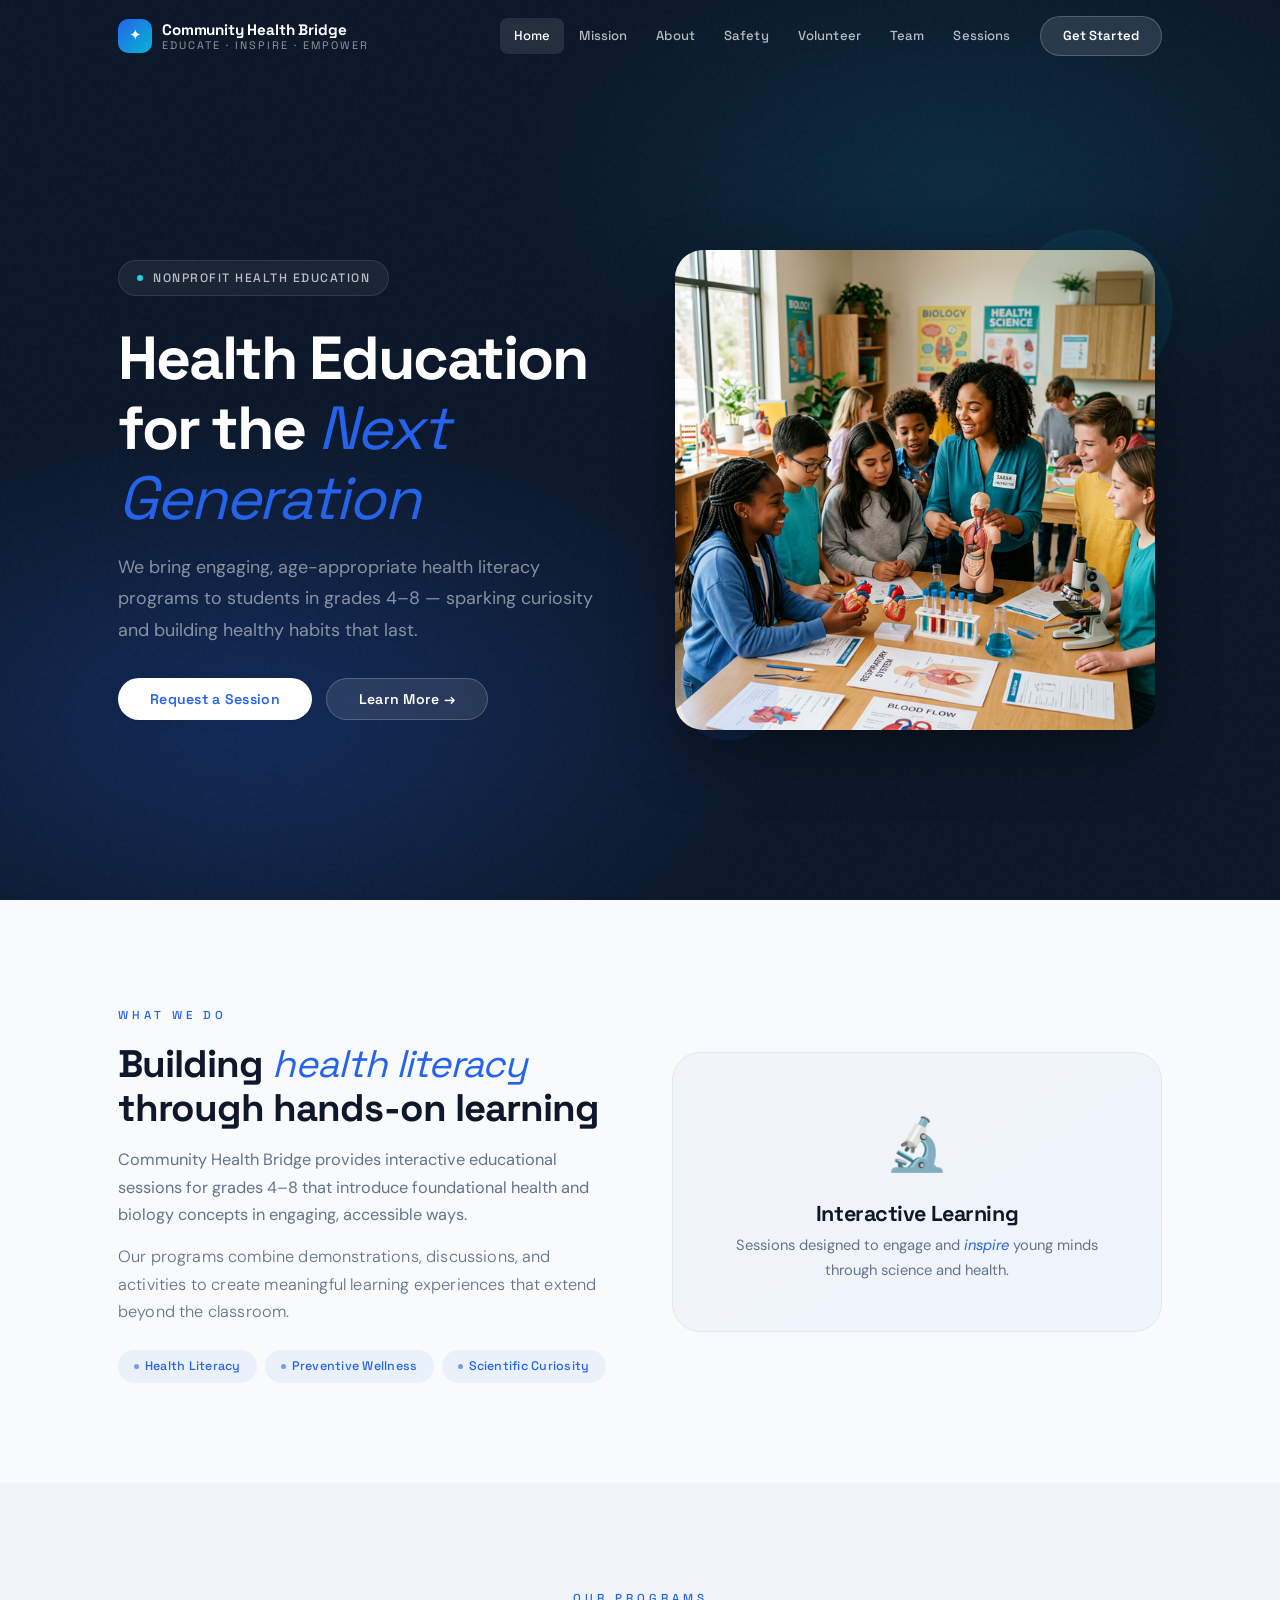
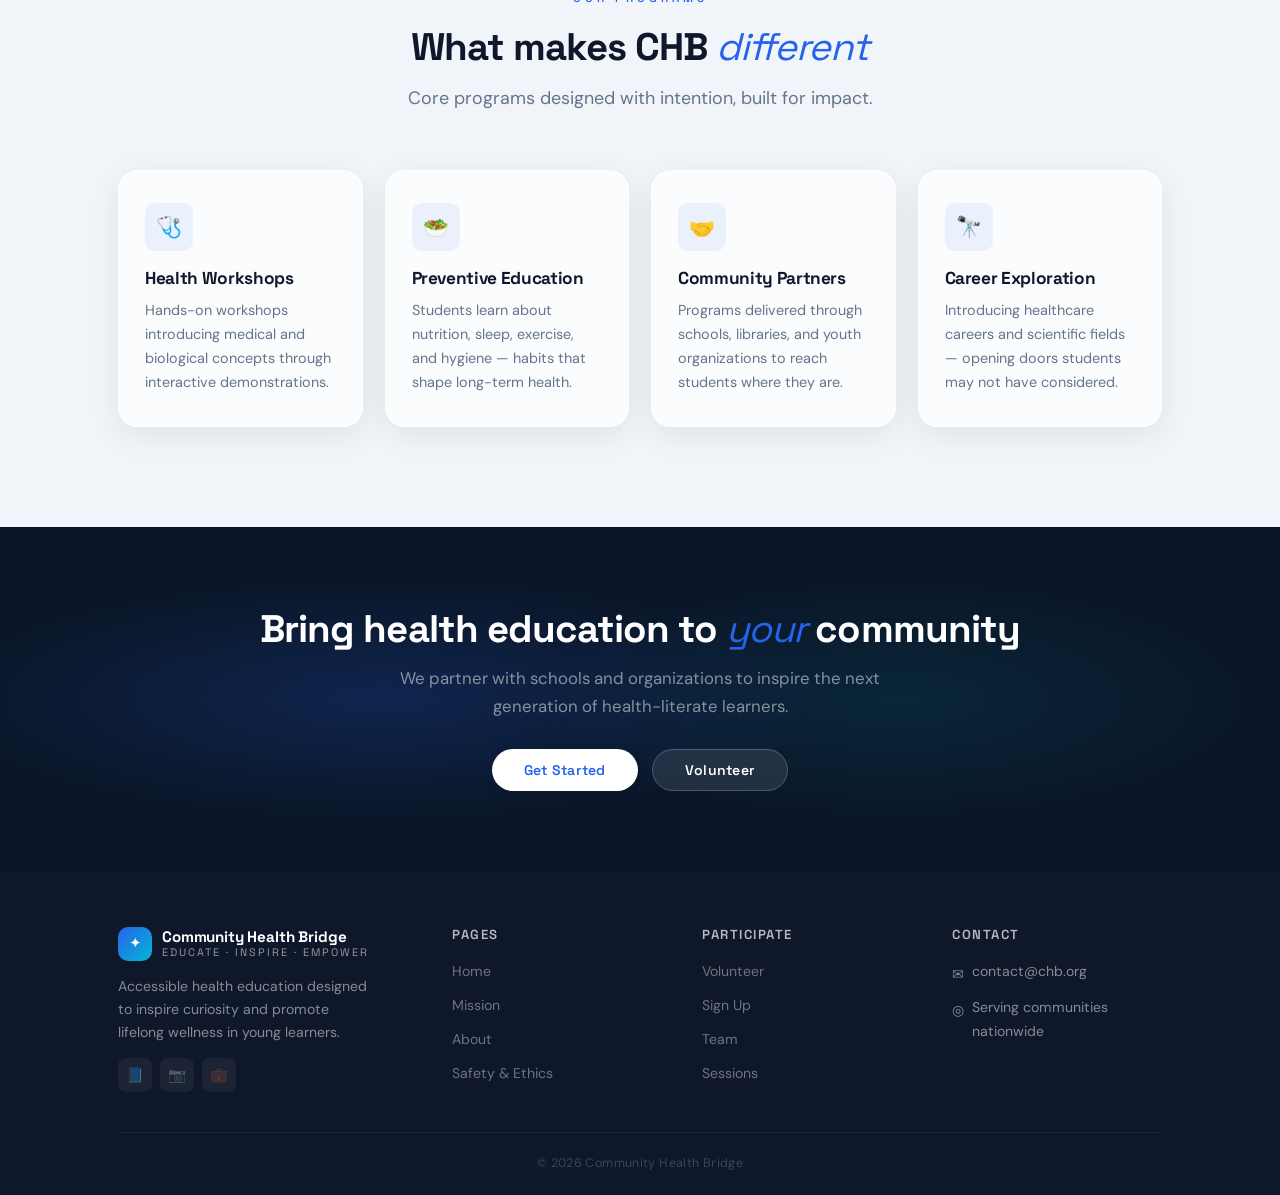
==== index.html @ 73f52c1c "Commit 1- BETA" ====
<!DOCTYPE html>
<html lang="en">
<head>
  <meta charset="UTF-8">
  <meta name="viewport" content="width=device-width, initial-scale=1.0">
  <meta name="description" content="Community Health Bridge provides accessible health education programs for students in grades 4–8, empowering young minds with knowledge for lifelong well-being.">
  <title>Community Health Bridge — Health Education for Young Learners</title>
  <link rel="preconnect" href="https://fonts.googleapis.com">
  <link rel="preconnect" href="https://fonts.gstatic.com" crossorigin>
  <link href="https://fonts.googleapis.com/css2?family=DM+Sans:ital,wght@0,400;0,500;0,600;1,400;1,500&family=Space+Grotesk:wght@400;500;600;700&display=swap" rel="stylesheet">
  <link rel="stylesheet" href="styles.css">
</head>
<body>
  <div id="navbar-placeholder"></div>

  <!-- ======== HERO ======== -->
  <section class="page-hero hero--home">
    <div class="container">
      <div class="hero-content">
        <div class="hero-eyebrow">
          <span class="dot"></span> nonprofit health education
        </div>
        <h1>Health Education for the <em>Next Generation</em></h1>
        <p class="subtitle">
          We bring engaging, age-appropriate health literacy programs to students in grades 4–8 — sparking curiosity and building healthy habits that last.
        </p>
        <div class="btn-group">
          <a href="signup.html" class="btn btn--white">Request a Session</a>
          <a href="about.html" class="btn btn--glass">Learn More →</a>
        </div>
      </div>
      <div class="hero-visual reveal">
        <img src="images/hero.png" alt="Students engaged in a health education workshop" width="480" height="320">
      </div>
    </div>
  </section>

  <!-- ======== OVERVIEW ======== -->
  <section class="section">
    <div class="container">
      <div class="split split--center">
        <div class="overview-text reveal-left">
          <span class="label">What We Do</span>
          <h2>Building <em>health literacy</em> through hands-on learning</h2>
          <p>Community Health Bridge provides interactive educational sessions for grades 4–8 that introduce foundational health and biology concepts in engaging, accessible ways.</p>
          <p class="light">Our programs combine demonstrations, discussions, and activities to create meaningful learning experiences that extend beyond the classroom.</p>
          <div class="tag-row">
            <span class="tag">Health Literacy</span>
            <span class="tag">Preventive Wellness</span>
            <span class="tag">Scientific Curiosity</span>
          </div>
        </div>
        <div class="overview-graphic reveal-right">
          <div class="icon-lg">🔬</div>
          <h3>Interactive Learning</h3>
          <p>Sessions designed to engage and <em>inspire</em> young minds through science and health.</p>
        </div>
      </div>
    </div>
  </section>

  <!-- ======== HIGHLIGHTS ======== -->
  <section class="section section--tinted">
    <div class="container">
      <div class="section-header">
        <span class="label">Our Programs</span>
        <h2>What makes CHB <em>different</em></h2>
        <p class="subtitle subtitle--center">Core programs designed with intention, built for impact.</p>
      </div>
      <div class="card-grid card-grid--4">
        <div class="feature-card glass-card reveal delay-1">
          <div class="card-icon"><span>🩺</span></div>
          <h3>Health Workshops</h3>
          <p>Hands-on workshops introducing medical and biological concepts through interactive demonstrations.</p>
        </div>
        <div class="feature-card glass-card reveal delay-2">
          <div class="card-icon"><span>🥗</span></div>
          <h3>Preventive Education</h3>
          <p>Students learn about nutrition, sleep, exercise, and hygiene — habits that shape long-term health.</p>
        </div>
        <div class="feature-card glass-card reveal delay-3">
          <div class="card-icon"><span>🤝</span></div>
          <h3>Community Partners</h3>
          <p>Programs delivered through schools, libraries, and youth organizations to reach students where they are.</p>
        </div>
        <div class="feature-card glass-card reveal delay-4">
          <div class="card-icon"><span>🔭</span></div>
          <h3>Career Exploration</h3>
          <p>Introducing healthcare careers and scientific fields — opening doors students may not have considered.</p>
        </div>
      </div>
    </div>
  </section>

  <!-- ======== CTA ======== -->
  <section class="cta-banner">
    <div class="container reveal">
      <h2>Bring health education to <em>your</em> community</h2>
      <p>We partner with schools and organizations to inspire the next generation of health-literate learners.</p>
      <div class="btn-group">
        <a href="signup.html" class="btn btn--white">Get Started</a>
        <a href="volunteer.html" class="btn btn--glass">Volunteer</a>
      </div>
    </div>
  </section>

  <div id="footer-placeholder"></div>
  <script src="components.js"></script>
  <script>loadComponents('home');</script>
  <script src="script.js"></script>
</body>
</html>
---- styles.css ----
/* ============================================
   Community Health Bridge — Liquid Glass Design
   Clean · Minimal · Glassmorphism
   ============================================ */

/* ---------- CSS Custom Properties ---------- */
:root {
  /* Colors — Clean Blue, no purple */
  --blue: #2563EB;
  --blue-light: #3b82f6;
  --blue-deep: #1e40af;
  --blue-bg: #0f1d3a;
  --blue-darkest: #0a1628;
  --teal: #06b6d4;
  --teal-muted: #22d3ee;
  --green: #34d399;

  --white: #ffffff;
  --off-white: #f8fafc;
  --gray-50: #f1f5f9;
  --gray-100: #e2e8f0;
  --gray-200: #cbd5e1;
  --gray-400: #94a3b8;
  --gray-500: #64748b;
  --gray-600: #475569;
  --gray-700: #334155;
  --gray-800: #1e293b;
  --gray-900: #0f172a;

  /* Glass */
  --glass-bg: rgba(255, 255, 255, 0.06);
  --glass-border: rgba(255, 255, 255, 0.1);
  --glass-blur: blur(20px);
  --glass-bg-light: rgba(255, 255, 255, 0.65);
  --glass-border-light: rgba(255, 255, 255, 0.8);
  --glass-blur-light: blur(16px);
  --glass-shadow: 0 8px 32px rgba(0, 0, 0, 0.08);
  --glass-shadow-hover: 0 16px 48px rgba(0, 0, 0, 0.12);

  /* Typography */
  --font-display: 'Space Grotesk', sans-serif;
  --font-body: 'DM Sans', sans-serif;

  /* Spacing */
  --section-py: 100px;
  --container-max: 1100px;

  /* Radius */
  --r-sm: 10px;
  --r-md: 14px;
  --r-lg: 20px;
  --r-xl: 28px;
  --r-pill: 100px;

  /* Transitions */
  --ease: cubic-bezier(0.4, 0, 0.2, 1);
  --t-fast: 0.18s var(--ease);
  --t-base: 0.3s var(--ease);
  --t-slow: 0.5s var(--ease);
}

/* ---------- Reset ---------- */
*, *::before, *::after { margin: 0; padding: 0; box-sizing: border-box; }

html {
  scroll-behavior: smooth;
  scroll-padding-top: 80px;
}

body {
  font-family: var(--font-body);
  font-size: 16px;
  line-height: 1.7;
  color: var(--gray-700);
  background: var(--off-white);
  -webkit-font-smoothing: antialiased;
  -moz-osx-font-smoothing: grayscale;
  overflow-x: hidden;
}

img { max-width: 100%; height: auto; display: block; }
a { text-decoration: none; color: inherit; transition: color var(--t-fast); }
ul, ol { list-style: none; }
button { font-family: var(--font-body); cursor: pointer; border: none; }
input, select, textarea { font-family: var(--font-body); font-size: 1rem; }

/* ---------- Layout ---------- */
.container {
  max-width: var(--container-max);
  margin: 0 auto;
  padding: 0 28px;
}

.sr-only {
  position: absolute; width: 1px; height: 1px;
  padding: 0; margin: -1px; overflow: hidden;
  clip: rect(0,0,0,0); white-space: nowrap; border: 0;
}


/* ---------- Typography System ---------- */
h1, h2, h3, h4, h5, h6 {
  font-family: var(--font-display);
  font-weight: 700;
  line-height: 1.15;
  color: var(--gray-900);
  letter-spacing: -0.02em;
}

h1 { font-size: clamp(2.6rem, 5.5vw, 3.8rem); letter-spacing: -0.035em; }
h2 { font-size: clamp(1.7rem, 3.5vw, 2.4rem); letter-spacing: -0.025em; }
h3 { font-size: clamp(1.1rem, 2vw, 1.35rem); }

/* Emphasis system — not just bold */
.label {
  display: inline-block;
  font-family: var(--font-display);
  font-size: 0.72rem;
  font-weight: 500;
  letter-spacing: 4px;
  text-transform: uppercase;
  color: var(--blue);
  margin-bottom: 16px;
}

.label--light {
  color: var(--teal-muted);
  opacity: 0.8;
}

.subtitle {
  font-size: 1.12rem;
  font-weight: 400;
  color: var(--gray-500);
  max-width: 540px;
  line-height: 1.75;
}

.subtitle--center {
  text-align: center;
  margin: 0 auto;
}

/* Italic emphasis */
em, .em {
  font-style: italic;
  font-weight: 400;
  color: var(--blue);
}

/* Light-weight emphasis */
.light {
  font-weight: 300;
  letter-spacing: 0.01em;
}

/* Mono/technical emphasis */
.mono {
  font-family: 'Space Mono', 'DM Mono', monospace;
  font-size: 0.9em;
  letter-spacing: 0.03em;
}

/* Large quote text */
.lead {
  font-family: var(--font-display);
  font-size: 1.35rem;
  font-weight: 400;
  line-height: 1.65;
  color: var(--gray-800);
  letter-spacing: -0.01em;
}

.section-header {
  text-align: center;
  margin-bottom: 56px;
}

.section-header h2 { margin-bottom: 14px; }


/* ---------- Buttons ---------- */
.btn {
  display: inline-flex;
  align-items: center;
  justify-content: center;
  gap: 8px;
  padding: 13px 32px;
  font-family: var(--font-display);
  font-size: 0.88rem;
  font-weight: 600;
  border-radius: var(--r-pill);
  transition: all var(--t-base);
  letter-spacing: 0.02em;
  cursor: pointer;
  line-height: 1;
}

.btn--solid {
  background: var(--blue);
  color: var(--white);
  box-shadow: 0 2px 12px rgba(37, 99, 235, 0.25);
}

.btn--solid:hover {
  background: var(--blue-light);
  transform: translateY(-2px);
  box-shadow: 0 8px 24px rgba(37, 99, 235, 0.3);
}

.btn--glass {
  background: rgba(255, 255, 255, 0.1);
  color: var(--white);
  border: 1px solid rgba(255, 255, 255, 0.2);
  backdrop-filter: blur(8px);
}

.btn--glass:hover {
  background: rgba(255, 255, 255, 0.18);
  border-color: rgba(255, 255, 255, 0.35);
  transform: translateY(-2px);
}

.btn--outline {
  background: transparent;
  color: var(--blue);
  border: 1.5px solid var(--gray-200);
}

.btn--outline:hover {
  border-color: var(--blue);
  background: rgba(37, 99, 235, 0.04);
  transform: translateY(-1px);
}

.btn--white {
  background: var(--white);
  color: var(--blue);
  box-shadow: 0 2px 12px rgba(0, 0, 0, 0.08);
}

.btn--white:hover {
  transform: translateY(-2px);
  box-shadow: 0 8px 24px rgba(0, 0, 0, 0.12);
}

.btn-group {
  display: flex;
  gap: 14px;
  flex-wrap: wrap;
}


/* ---------- Glass Card ---------- */
.glass-card {
  background: var(--glass-bg-light);
  backdrop-filter: var(--glass-blur-light);
  -webkit-backdrop-filter: var(--glass-blur-light);
  border: 1px solid var(--glass-border-light);
  border-radius: var(--r-lg);
  box-shadow: var(--glass-shadow);
  transition: all var(--t-base);
}

.glass-card:hover {
  box-shadow: var(--glass-shadow-hover);
  transform: translateY(-4px);
  border-color: rgba(37, 99, 235, 0.15);
}

/* Dark glass */
.glass-dark {
  background: var(--glass-bg);
  backdrop-filter: var(--glass-blur);
  -webkit-backdrop-filter: var(--glass-blur);
  border: 1px solid var(--glass-border);
  border-radius: var(--r-lg);
}


/* ---------- Scroll Animations ---------- */
.reveal {
  opacity: 0;
  transform: translateY(28px);
  transition: opacity 0.65s var(--ease), transform 0.65s var(--ease);
}
.reveal.visible {
  opacity: 1;
  transform: translateY(0);
}
.reveal-left {
  opacity: 0;
  transform: translateX(-32px);
  transition: opacity 0.65s var(--ease), transform 0.65s var(--ease);
}
.reveal-left.visible { opacity: 1; transform: translateX(0); }
.reveal-right {
  opacity: 0;
  transform: translateX(32px);
  transition: opacity 0.65s var(--ease), transform 0.65s var(--ease);
}
.reveal-right.visible { opacity: 1; transform: translateX(0); }

.delay-1 { transition-delay: 0.08s; }
.delay-2 { transition-delay: 0.16s; }
.delay-3 { transition-delay: 0.24s; }
.delay-4 { transition-delay: 0.32s; }


/* ============================================
   NAVBAR
   ============================================ */
#navbar-placeholder { min-height: 0; }

.navbar {
  position: fixed;
  top: 0; left: 0; right: 0;
  z-index: 1000;
  padding: 16px 0;
  transition: all var(--t-base);
}

.navbar.scrolled {
  background: rgba(255, 255, 255, 0.82);
  backdrop-filter: blur(18px);
  -webkit-backdrop-filter: blur(18px);
  border-bottom: 1px solid rgba(255, 255, 255, 0.6);
  box-shadow: 0 1px 20px rgba(0, 0, 0, 0.04);
  padding: 10px 0;
}

.navbar .container {
  display: flex;
  align-items: center;
  justify-content: space-between;
}

/* Logo */
.nav-logo {
  display: flex;
  align-items: center;
  gap: 10px;
  text-decoration: none;
}

.nav-logo:hover { opacity: 0.9; }

.logo-mark {
  width: 34px;
  height: 34px;
  border-radius: 10px;
  background: linear-gradient(135deg, var(--blue), var(--teal));
  display: flex;
  align-items: center;
  justify-content: center;
  font-size: 0.95rem;
  color: var(--white);
  flex-shrink: 0;
}

.logo-text {
  font-family: var(--font-display);
  font-weight: 700;
  font-size: 0.95rem;
  line-height: 1.2;
  color: var(--white);
  letter-spacing: -0.01em;
  transition: color var(--t-base);
}

.logo-text span {
  display: block;
  font-weight: 400;
  font-size: 0.68rem;
  letter-spacing: 2px;
  text-transform: uppercase;
  opacity: 0.55;
}

.navbar.scrolled .logo-text { color: var(--gray-900); }

/* Nav links */
.nav-menu {
  display: flex;
  align-items: center;
  gap: 1px;
}

.nav-link {
  padding: 7px 14px;
  font-family: var(--font-display);
  font-size: 0.82rem;
  font-weight: 500;
  color: rgba(255, 255, 255, 0.7);
  border-radius: 8px;
  transition: all var(--t-fast);
  letter-spacing: 0.01em;
}

.navbar.scrolled .nav-link { color: var(--gray-500); }

.nav-link:hover, .nav-link.active {
  color: var(--white);
  background: rgba(255, 255, 255, 0.1);
}

.navbar.scrolled .nav-link:hover,
.navbar.scrolled .nav-link.active {
  color: var(--blue);
  background: rgba(37, 99, 235, 0.06);
}

.nav-cta {
  margin-left: 14px;
  padding: 8px 22px;
  font-family: var(--font-display);
  font-size: 0.82rem;
  font-weight: 600;
  color: var(--white);
  background: rgba(255, 255, 255, 0.12);
  border: 1px solid rgba(255, 255, 255, 0.2);
  border-radius: var(--r-pill);
  backdrop-filter: blur(8px);
  transition: all var(--t-base);
  cursor: pointer;
  letter-spacing: 0.01em;
}

.navbar.scrolled .nav-cta {
  background: var(--blue);
  color: var(--white);
  border-color: transparent;
  box-shadow: 0 2px 10px rgba(37, 99, 235, 0.2);
}

.nav-cta:hover {
  background: rgba(255, 255, 255, 0.22);
  border-color: rgba(255, 255, 255, 0.4);
}

.navbar.scrolled .nav-cta:hover {
  background: var(--blue-light);
  box-shadow: 0 4px 16px rgba(37, 99, 235, 0.3);
}

/* Hamburger */
.nav-hamburger {
  display: none;
  flex-direction: column;
  gap: 5px;
  background: none;
  padding: 4px;
}

.nav-hamburger span {
  width: 22px;
  height: 2px;
  background: var(--white);
  border-radius: 2px;
  transition: all var(--t-base);
}

.navbar.scrolled .nav-hamburger span { background: var(--gray-700); }

.nav-hamburger.open span:nth-child(1) { transform: rotate(45deg) translate(5px, 5px); }
.nav-hamburger.open span:nth-child(2) { opacity: 0; }
.nav-hamburger.open span:nth-child(3) { transform: rotate(-45deg) translate(5px, -5px); }

.nav-overlay {
  display: none;
  position: fixed; inset: 0;
  background: rgba(0, 0, 0, 0.3);
  backdrop-filter: blur(4px);
  z-index: 999;
}
.nav-overlay.show { display: block; }


/* ============================================
   PAGE HERO
   ============================================ */
.page-hero {
  position: relative;
  padding: 160px 0 88px;
  background: var(--blue-darkest);
  overflow: hidden;
  color: var(--white);
}

/* Liquid glass background */
.page-hero::before {
  content: '';
  position: absolute;
  inset: 0;
  background:
    radial-gradient(ellipse 60% 50% at 20% 80%, rgba(37, 99, 235, 0.25) 0%, transparent 70%),
    radial-gradient(ellipse 50% 40% at 75% 20%, rgba(6, 182, 212, 0.12) 0%, transparent 70%);
}

/* Subtle noise texture */
.page-hero::after {
  content: '';
  position: absolute;
  inset: 0;
  opacity: 0.03;
  background-image: url("data:image/svg+xml,%3Csvg viewBox='0 0 256 256' xmlns='http://www.w3.org/2000/svg'%3E%3Cfilter id='n'%3E%3CfeTurbulence type='fractalNoise' baseFrequency='0.85' numOctaves='4' stitchTiles='stitch'/%3E%3C/filter%3E%3Crect width='100%25' height='100%25' filter='url(%23n)'/%3E%3C/svg%3E");
}

.page-hero .container {
  position: relative;
  z-index: 2;
}

.page-hero h1 {
  color: var(--white);
  margin-bottom: 18px;
  max-width: 640px;
}

.page-hero .subtitle {
  color: rgba(255, 255, 255, 0.55);
  margin-bottom: 0;
}

/* Home hero — full viewport */
.hero--home {
  min-height: 100vh;
  display: flex;
  align-items: center;
  padding: 0;
}

.hero--home .container {
  display: grid;
  grid-template-columns: 1fr 1fr;
  gap: 56px;
  align-items: center;
  padding-top: 80px;
}

.hero-content { max-width: 520px; }

.hero-eyebrow {
  display: inline-flex;
  align-items: center;
  gap: 10px;
  padding: 7px 18px;
  border-radius: var(--r-pill);
  font-family: var(--font-display);
  font-size: 0.76rem;
  font-weight: 500;
  letter-spacing: 1.5px;
  text-transform: uppercase;
  color: rgba(255, 255, 255, 0.7);
  margin-bottom: 28px;
  background: rgba(255, 255, 255, 0.06);
  border: 1px solid rgba(255, 255, 255, 0.1);
  backdrop-filter: blur(8px);
}

.hero-eyebrow .dot {
  width: 6px; height: 6px;
  background: var(--teal-muted);
  border-radius: 50%;
  animation: dot-pulse 2.5s ease infinite;
}

@keyframes dot-pulse {
  0%, 100% { opacity: 1; }
  50% { opacity: 0.3; }
}

.hero-content h1 { max-width: none; }

.hero-content .subtitle {
  color: rgba(255, 255, 255, 0.5);
  margin-bottom: 32px;
}

.hero-visual {
  position: relative;
  display: flex;
  justify-content: center;
}

.hero-visual img {
  width: 100%;
  max-width: 480px;
  border-radius: var(--r-xl);
  box-shadow: 0 24px 60px rgba(0, 0, 0, 0.4);
}

/* Floating glass accents on hero image */
.hero-visual::before {
  content: '';
  position: absolute;
  width: 160px; height: 160px;
  top: -20px; right: -10px;
  background: rgba(6, 182, 212, 0.08);
  border: 1px solid rgba(6, 182, 212, 0.12);
  border-radius: 50%;
  filter: blur(1px);
}

.hero-visual::after {
  content: '';
  position: absolute;
  width: 100px; height: 100px;
  bottom: -10px; left: 10px;
  background: rgba(37, 99, 235, 0.1);
  border: 1px solid rgba(37, 99, 235, 0.12);
  border-radius: 50%;
  filter: blur(1px);
}


/* ============================================
   CONTENT SECTIONS
   ============================================ */
.section {
  padding: var(--section-py) 0;
}

.section--tinted {
  background: var(--gray-50);
}

/* ---------- Two-column layout ---------- */
.split {
  display: grid;
  grid-template-columns: 1fr 1fr;
  gap: 64px;
  align-items: start;
}

.split--center { align-items: center; }

/* ---------- Overview (homepage) ---------- */
.overview-text h2 { margin-bottom: 16px; }

.overview-text p {
  color: var(--gray-500);
  margin-bottom: 14px;
  font-size: 1.02rem;
}

.tag-row {
  display: flex;
  flex-wrap: wrap;
  gap: 8px;
  margin-top: 24px;
}

.tag {
  display: inline-flex;
  align-items: center;
  gap: 6px;
  padding: 6px 16px;
  font-family: var(--font-display);
  font-size: 0.78rem;
  font-weight: 500;
  color: var(--blue);
  background: rgba(37, 99, 235, 0.06);
  border-radius: var(--r-pill);
  letter-spacing: 0.02em;
}

.tag::before {
  content: '';
  width: 5px; height: 5px;
  background: var(--blue);
  border-radius: 50%;
  opacity: 0.6;
}

.overview-graphic {
  border-radius: var(--r-xl);
  padding: 48px 36px;
  text-align: center;
  background: linear-gradient(145deg, var(--gray-50), rgba(37, 99, 235, 0.04));
  border: 1px solid var(--gray-100);
}

.overview-graphic .icon-lg { font-size: 3.2rem; margin-bottom: 14px; }

.overview-graphic h3 { margin-bottom: 6px; }

.overview-graphic p {
  color: var(--gray-500);
  font-size: 0.92rem;
}


/* ---------- Card Grids ---------- */
.card-grid {
  display: grid;
  gap: 22px;
}

.card-grid--4 { grid-template-columns: repeat(4, 1fr); }
.card-grid--3 { grid-template-columns: repeat(3, 1fr); }
.card-grid--2 { grid-template-columns: repeat(2, 1fr); }

/* Program / Highlight Card */
.feature-card {
  padding: 32px 26px;
  position: relative;
  overflow: hidden;
}

.feature-card .card-icon {
  width: 48px; height: 48px;
  border-radius: var(--r-sm);
  background: rgba(37, 99, 235, 0.07);
  display: flex;
  align-items: center;
  justify-content: center;
  font-size: 1.3rem;
  margin-bottom: 18px;
  transition: all var(--t-base);
}

.feature-card:hover .card-icon {
  background: var(--blue);
  transform: scale(1.08);
}

.feature-card:hover .card-icon span { filter: brightness(10); }

.feature-card h3 { font-size: 1.08rem; margin-bottom: 10px; }

.feature-card p {
  color: var(--gray-500);
  font-size: 0.9rem;
  line-height: 1.65;
}

.feature-card .tag-list {
  display: flex;
  flex-wrap: wrap;
  gap: 6px;
  margin-top: 14px;
}

.feature-card .tag-list .mini-tag {
  padding: 3px 12px;
  background: rgba(37, 99, 235, 0.06);
  color: var(--blue);
  border-radius: var(--r-pill);
  font-size: 0.75rem;
  font-weight: 500;
  font-family: var(--font-display);
}

/* Accent line on hover */
.feature-card::after {
  content: '';
  position: absolute;
  top: 0; left: 0; right: 0;
  height: 2px;
  background: linear-gradient(90deg, var(--blue), var(--teal));
  transform: scaleX(0);
  transform-origin: left;
  transition: transform var(--t-base);
}

.feature-card:hover::after { transform: scaleX(1); }


/* ---------- Why-item / Info-item ---------- */
.info-list {
  display: flex;
  flex-direction: column;
  gap: 14px;
}

.info-item {
  display: flex;
  align-items: flex-start;
  gap: 14px;
  padding: 20px;
  border-radius: var(--r-md);
  background: var(--white);
  border: 1px solid var(--gray-100);
  transition: all var(--t-base);
}

.info-item:hover {
  box-shadow: var(--glass-shadow);
  border-color: rgba(37, 99, 235, 0.1);
}

.info-icon {
  width: 42px; height: 42px; min-width: 42px;
  border-radius: var(--r-sm);
  background: rgba(37, 99, 235, 0.06);
  display: flex;
  align-items: center;
  justify-content: center;
  font-size: 1.1rem;
}

.info-item h4 {
  font-family: var(--font-display);
  font-size: 0.95rem;
  font-weight: 600;
  margin-bottom: 3px;
}

.info-item p {
  font-size: 0.88rem;
  color: var(--gray-500);
}


/* ---------- Mission ---------- */
.mission-quote {
  padding: 36px;
  border-left: 3px solid var(--blue);
  background: linear-gradient(135deg, rgba(37,99,235,0.03), transparent);
  border-radius: 2px var(--r-lg) var(--r-lg) 2px;
}

.mission-quote .lead { margin-bottom: 14px; }

.mission-quote p { color: var(--gray-500); font-size: 0.98rem; }

.vision-card {
  margin-top: 28px;
  padding: 28px 32px;
  border-radius: var(--r-md);
  background: var(--gray-50);
  border: 1px solid var(--gray-100);
}

.vision-card h3 {
  color: var(--blue);
  font-size: 1.05rem;
  margin-bottom: 10px;
}

.vision-card p { color: var(--gray-500); font-size: 0.95rem; }


/* ---------- Volunteer ---------- */
.role-list { display: flex; flex-direction: column; gap: 12px; }

.role-card {
  display: flex;
  align-items: center;
  gap: 14px;
  padding: 18px 20px;
  border-radius: var(--r-md);
  background: var(--white);
  border: 1px solid var(--gray-100);
  transition: all var(--t-base);
}

.role-card:hover {
  border-color: rgba(37, 99, 235, 0.2);
  box-shadow: var(--glass-shadow);
}

.role-icon {
  width: 40px; height: 40px; min-width: 40px;
  border-radius: var(--r-sm);
  background: rgba(37, 99, 235, 0.06);
  display: flex;
  align-items: center;
  justify-content: center;
  font-size: 1.05rem;
}

.role-card h4 { font-family: var(--font-display); font-size: 0.92rem; font-weight: 600; }
.role-card p { font-size: 0.82rem; color: var(--gray-500); margin-top: 2px; }

.check-list {
  display: flex; flex-direction: column;
  gap: 10px;
}

.check-list li {
  display: flex; align-items: center; gap: 10px;
  font-size: 0.92rem; color: var(--gray-600);
}

.check-list li::before {
  content: '✓';
  width: 22px; height: 22px; min-width: 22px;
  background: rgba(37, 99, 235, 0.07);
  color: var(--blue);
  border-radius: 50%;
  display: flex; align-items: center; justify-content: center;
  font-size: 0.65rem; font-weight: 700;
}

.vol-section { margin-bottom: 28px; }
.vol-section h4 {
  font-family: var(--font-display);
  font-size: 0.88rem;
  font-weight: 600;
  letter-spacing: 1.5px;
  text-transform: uppercase;
  color: var(--gray-400);
  margin-bottom: 14px;
}


/* ---------- Sign Up / Form ---------- */
.signup-info h3 { margin-bottom: 14px; font-size: 1.25rem; }

.signup-info p {
  color: var(--gray-500);
  margin-bottom: 28px;
  font-size: 1rem;
  line-height: 1.7;
}

.benefit-list { display: flex; flex-direction: column; gap: 18px; }

.benefit {
  display: flex; align-items: flex-start; gap: 14px;
}

.benefit-icon {
  width: 40px; height: 40px; min-width: 40px;
  border-radius: var(--r-sm);
  background: rgba(37, 99, 235, 0.06);
  display: flex; align-items: center; justify-content: center;
  font-size: 1rem;
}

.benefit h4 { font-family: var(--font-display); font-size: 0.92rem; font-weight: 600; margin-bottom: 2px; }
.benefit p { font-size: 0.86rem; color: var(--gray-500); margin-bottom: 0; }

.form-card {
  padding: 36px;
  border-radius: var(--r-xl);
  background: var(--white);
  border: 1px solid var(--gray-100);
  box-shadow: var(--glass-shadow);
}

.form-group { margin-bottom: 18px; }

.form-group label {
  display: block;
  font-family: var(--font-display);
  font-size: 0.82rem;
  font-weight: 600;
  color: var(--gray-700);
  margin-bottom: 6px;
  letter-spacing: 0.02em;
}

.form-group label .req { color: #ef4444; margin-left: 2px; }
.form-group label .opt { color: var(--gray-400); font-weight: 400; font-size: 0.78rem; }

.form-group input,
.form-group select,
.form-group textarea {
  width: 100%;
  padding: 11px 14px;
  background: var(--gray-50);
  border: 1.5px solid var(--gray-100);
  border-radius: var(--r-sm);
  color: var(--gray-800);
  transition: all var(--t-fast);
}

.form-group input:focus,
.form-group select:focus,
.form-group textarea:focus {
  border-color: var(--blue);
  box-shadow: 0 0 0 3px rgba(37, 99, 235, 0.08);
  outline: none;
  background: var(--white);
}

.form-group textarea { resize: vertical; min-height: 90px; }

.form-row {
  display: grid;
  grid-template-columns: 1fr 1fr;
  gap: 14px;
}

.form-submit {
  width: 100%;
  padding: 14px;
  font-size: 0.95rem;
  border-radius: var(--r-pill);
  margin-top: 4px;
}

.form-success {
  display: none;
  text-align: center;
  padding: 40px 20px;
}

.form-success.show { display: block; }

.form-success-icon {
  width: 56px; height: 56px;
  margin: 0 auto 14px;
  background: rgba(37, 99, 235, 0.07);
  border-radius: 50%;
  display: flex; align-items: center; justify-content: center;
  font-size: 1.5rem;
}

.form-success h3 { font-size: 1.2rem; margin-bottom: 6px; }
.form-success p { color: var(--gray-500); font-size: 0.92rem; }


/* ---------- Team ---------- */
.team-grid {
  display: grid;
  grid-template-columns: repeat(4, 1fr);
  gap: 24px;
}

.team-card {
  padding: 32px 22px;
  text-align: center;
}

.team-avatar {
  width: 80px; height: 80px;
  border-radius: 50%;
  background: linear-gradient(135deg, rgba(37,99,235,0.08), rgba(6,182,212,0.08));
  border: 2px solid var(--glass-border-light);
  display: flex;
  align-items: center;
  justify-content: center;
  font-size: 2rem;
  margin: 0 auto 18px;
  transition: all var(--t-base);
}

.team-card:hover .team-avatar {
  transform: scale(1.08);
  border-color: var(--blue);
  background: linear-gradient(135deg, rgba(37,99,235,0.14), rgba(6,182,212,0.14));
}

.team-photo {
  width: 110px; height: 110px;
  border-radius: 50%;
  object-fit: cover;
  margin: 0 auto 18px;
  border: 3px solid var(--gray-50);
  box-shadow: 0 4px 14px rgba(0, 0, 0, 0.06);
  transition: all var(--t-base);
}

.team-card:hover .team-photo {
  border-color: var(--blue);
  transform: scale(1.05);
}

.team-card h3 { font-size: 1.05rem; margin-bottom: 4px; }

.team-role {
  font-family: var(--font-display);
  font-size: 0.8rem;
  font-weight: 500;
  color: var(--blue);
  margin-bottom: 12px;
  letter-spacing: 0.03em;
}

.team-bio {
  font-size: 0.86rem;
  color: var(--gray-500);
  line-height: 1.6;
}


/* ---------- Sessions ---------- */
.session-card {
  padding: 30px;
  position: relative;
  overflow: hidden;
}

.session-card::before {
  content: '';
  position: absolute;
  top: 0; left: 0; right: 0;
  height: 2px;
  background: linear-gradient(90deg, var(--blue), var(--teal));
}

.session-date {
  display: inline-flex;
  align-items: center;
  gap: 6px;
  padding: 5px 14px;
  background: rgba(37, 99, 235, 0.06);
  color: var(--blue);
  border-radius: var(--r-pill);
  font-family: var(--font-display);
  font-size: 0.78rem;
  font-weight: 600;
  margin-bottom: 14px;
  letter-spacing: 0.02em;
}

.session-card h3 { font-size: 1.06rem; margin-bottom: 6px; }

.session-location {
  display: flex; align-items: center; gap: 6px;
  font-size: 0.84rem; color: var(--gray-400);
  margin-bottom: 12px;
  font-style: italic;
}

.session-card > p {
  color: var(--gray-500);
  font-size: 0.9rem;
  line-height: 1.65;
}


/* ---------- CTA Banner ---------- */
.cta-banner {
  padding: 80px 0;
  background: var(--blue-darkest);
  text-align: center;
  position: relative;
  overflow: hidden;
}

.cta-banner::before {
  content: '';
  position: absolute; inset: 0;
  background:
    radial-gradient(ellipse 50% 50% at 30% 50%, rgba(37,99,235,0.2) 0%, transparent 70%),
    radial-gradient(ellipse 40% 50% at 70% 50%, rgba(6,182,212,0.1) 0%, transparent 70%);
}

.cta-banner .container { position: relative; z-index: 2; }
.cta-banner h2 { color: var(--white); margin-bottom: 12px; }

.cta-banner p {
  color: rgba(255,255,255,0.5);
  font-size: 1.05rem;
  max-width: 480px;
  margin: 0 auto 28px;
}

.cta-banner .btn-group { justify-content: center; }


/* ============================================
   FOOTER
   ============================================ */
#footer-placeholder { min-height: 0; }

.footer {
  background: var(--gray-900);
  color: rgba(255,255,255,0.5);
  padding: 56px 0 0;
}

.footer-grid {
  display: grid;
  grid-template-columns: 1.4fr 1fr 1fr 1fr;
  gap: 40px;
  padding-bottom: 40px;
  border-bottom: 1px solid rgba(255,255,255,0.06);
}

.footer-brand .nav-logo { margin-bottom: 14px; }
.footer-brand .logo-text { color: var(--white); }

.footer-brand p {
  font-size: 0.88rem;
  line-height: 1.65;
  max-width: 260px;
}

.footer-social {
  display: flex;
  gap: 8px;
  margin-top: 14px;
}

.footer-social a {
  width: 34px; height: 34px;
  display: flex; align-items: center; justify-content: center;
  background: rgba(255,255,255,0.05);
  border-radius: 8px;
  font-size: 0.9rem;
  color: rgba(255,255,255,0.35);
  transition: all var(--t-base);
}

.footer-social a:hover {
  background: var(--blue);
  color: var(--white);
  transform: translateY(-2px);
}

.footer-col h4 {
  color: var(--white);
  font-family: var(--font-display);
  font-size: 0.82rem;
  font-weight: 600;
  letter-spacing: 1.5px;
  text-transform: uppercase;
  margin-bottom: 18px;
  opacity: 0.7;
}

.footer-links { display: flex; flex-direction: column; gap: 10px; }

.footer-links a {
  font-size: 0.88rem;
  color: rgba(255,255,255,0.4);
  transition: all var(--t-fast);
}

.footer-links a:hover {
  color: var(--teal-muted);
  padding-left: 3px;
}

.footer-contact { display: flex; flex-direction: column; gap: 10px; }

.footer-contact-item {
  display: flex; align-items: flex-start; gap: 8px;
  font-size: 0.88rem;
}

.footer-contact-item span:first-child { font-size: 0.9rem; margin-top: 2px; }

.footer-bottom {
  padding: 20px 0;
  text-align: center;
  font-size: 0.78rem;
  color: rgba(255,255,255,0.2);
  letter-spacing: 0.03em;
}


/* ============================================
   RESPONSIVE
   ============================================ */
@media (max-width: 1024px) {
  .card-grid--4 { grid-template-columns: repeat(2, 1fr); }
  .card-grid--3 { grid-template-columns: repeat(2, 1fr); }
  .team-grid { grid-template-columns: repeat(2, 1fr); }
  .footer-grid { grid-template-columns: 1fr 1fr; gap: 32px; }
}

@media (max-width: 768px) {
  :root { --section-py: 68px; }

  .nav-hamburger { display: flex; }

  .nav-menu {
    position: fixed;
    top: 0; right: -100%;
    width: 280px; height: 100vh;
    background: var(--white);
    flex-direction: column;
    align-items: flex-start;
    padding: 80px 24px 24px;
    gap: 2px;
    box-shadow: -5px 0 30px rgba(0,0,0,0.08);
    transition: right var(--t-base);
    z-index: 1001;
  }

  .nav-menu.open { right: 0; }

  .nav-link {
    color: var(--gray-600);
    width: 100%;
    padding: 12px 14px;
  }

  .nav-link:hover, .nav-link.active {
    color: var(--blue);
    background: rgba(37,99,235,0.06);
  }

  .nav-cta {
    margin-left: 0; margin-top: 10px;
    width: 100%; text-align: center;
    background: var(--blue); color: var(--white);
    border-color: transparent;
  }

  .hero--home .container {
    grid-template-columns: 1fr;
    gap: 36px;
    text-align: center;
  }

  .hero-content .subtitle { margin-left: auto; margin-right: auto; }
  .hero-content .btn-group { justify-content: center; }

  .page-hero { padding: 130px 0 64px; }

  .split { grid-template-columns: 1fr; gap: 36px; }
  .card-grid--4, .card-grid--3, .card-grid--2 { grid-template-columns: 1fr; }
  .team-grid { grid-template-columns: 1fr; max-width: 340px; margin: 0 auto; }
  .form-row { grid-template-columns: 1fr; }
  .footer-grid { grid-template-columns: 1fr; gap: 28px; }
}

@media (max-width: 480px) {
  .btn { width: 100%; }
  .btn-group { flex-direction: column; }
}
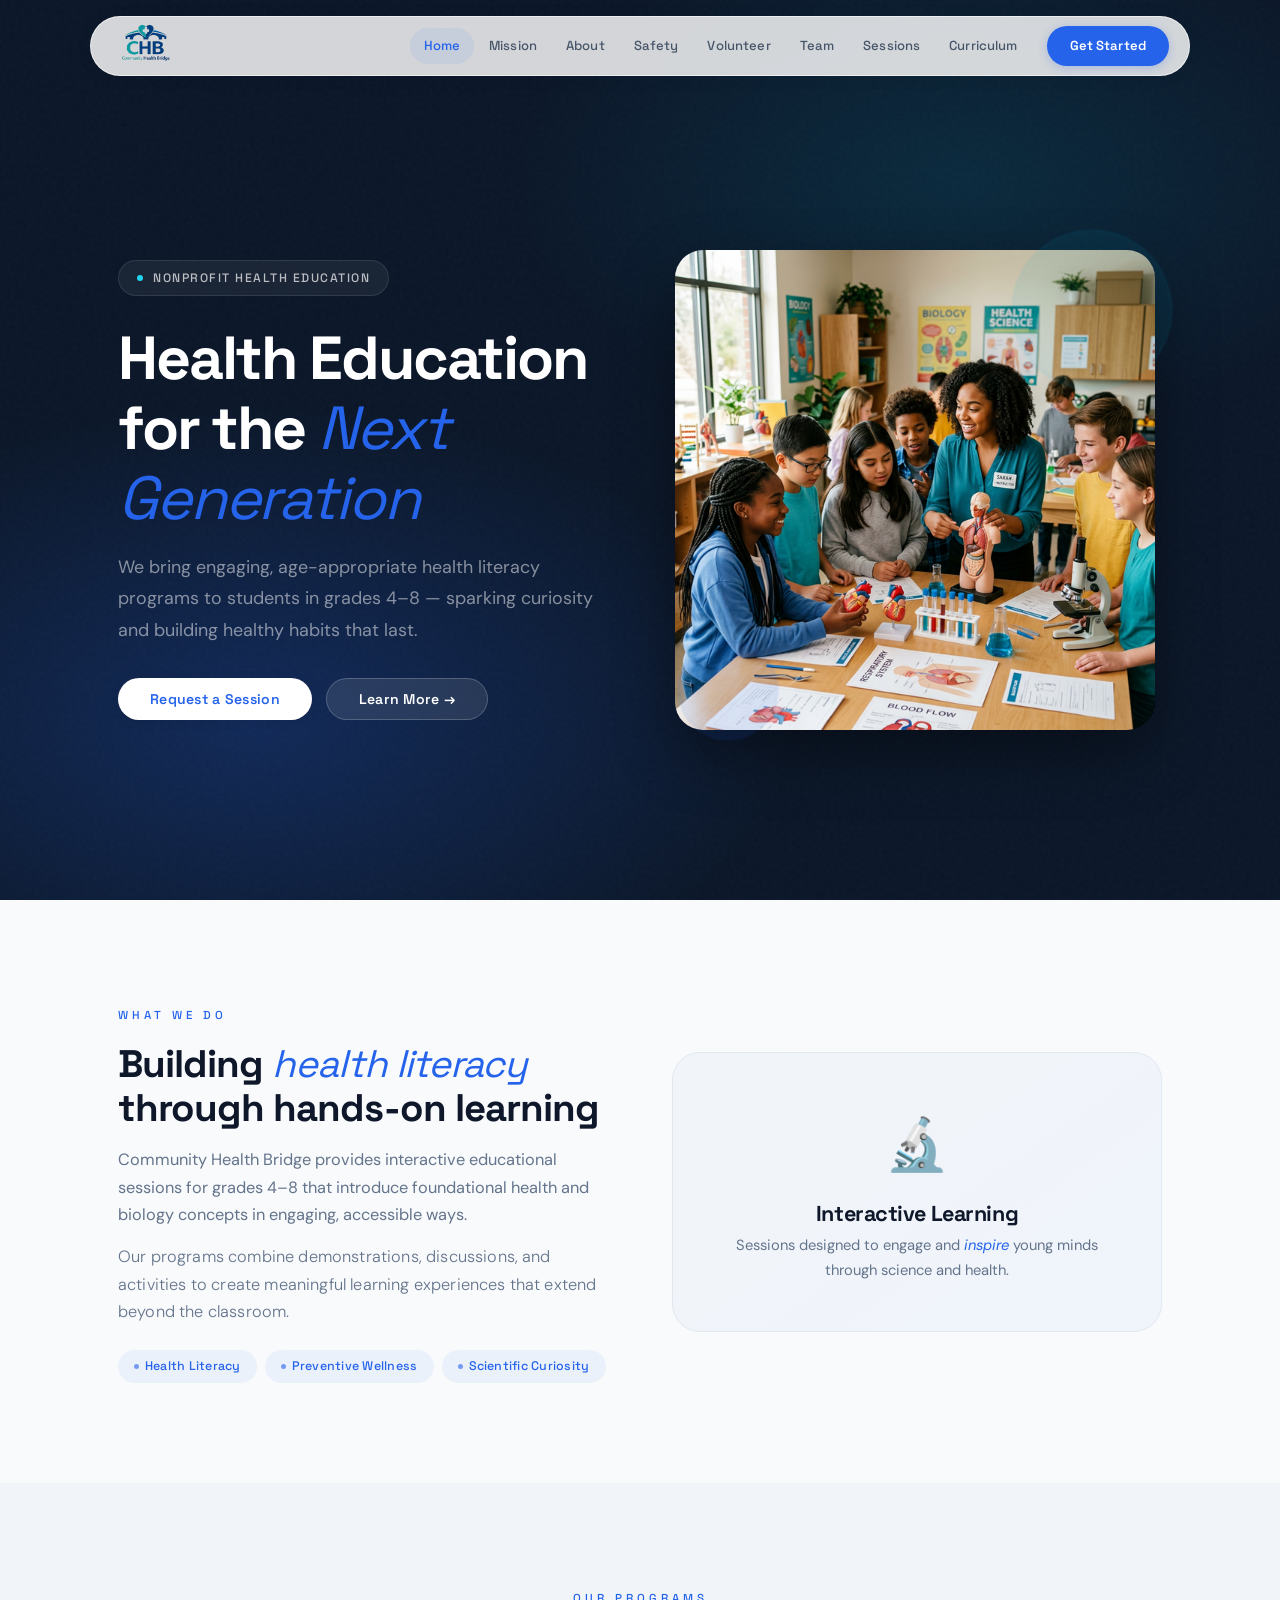
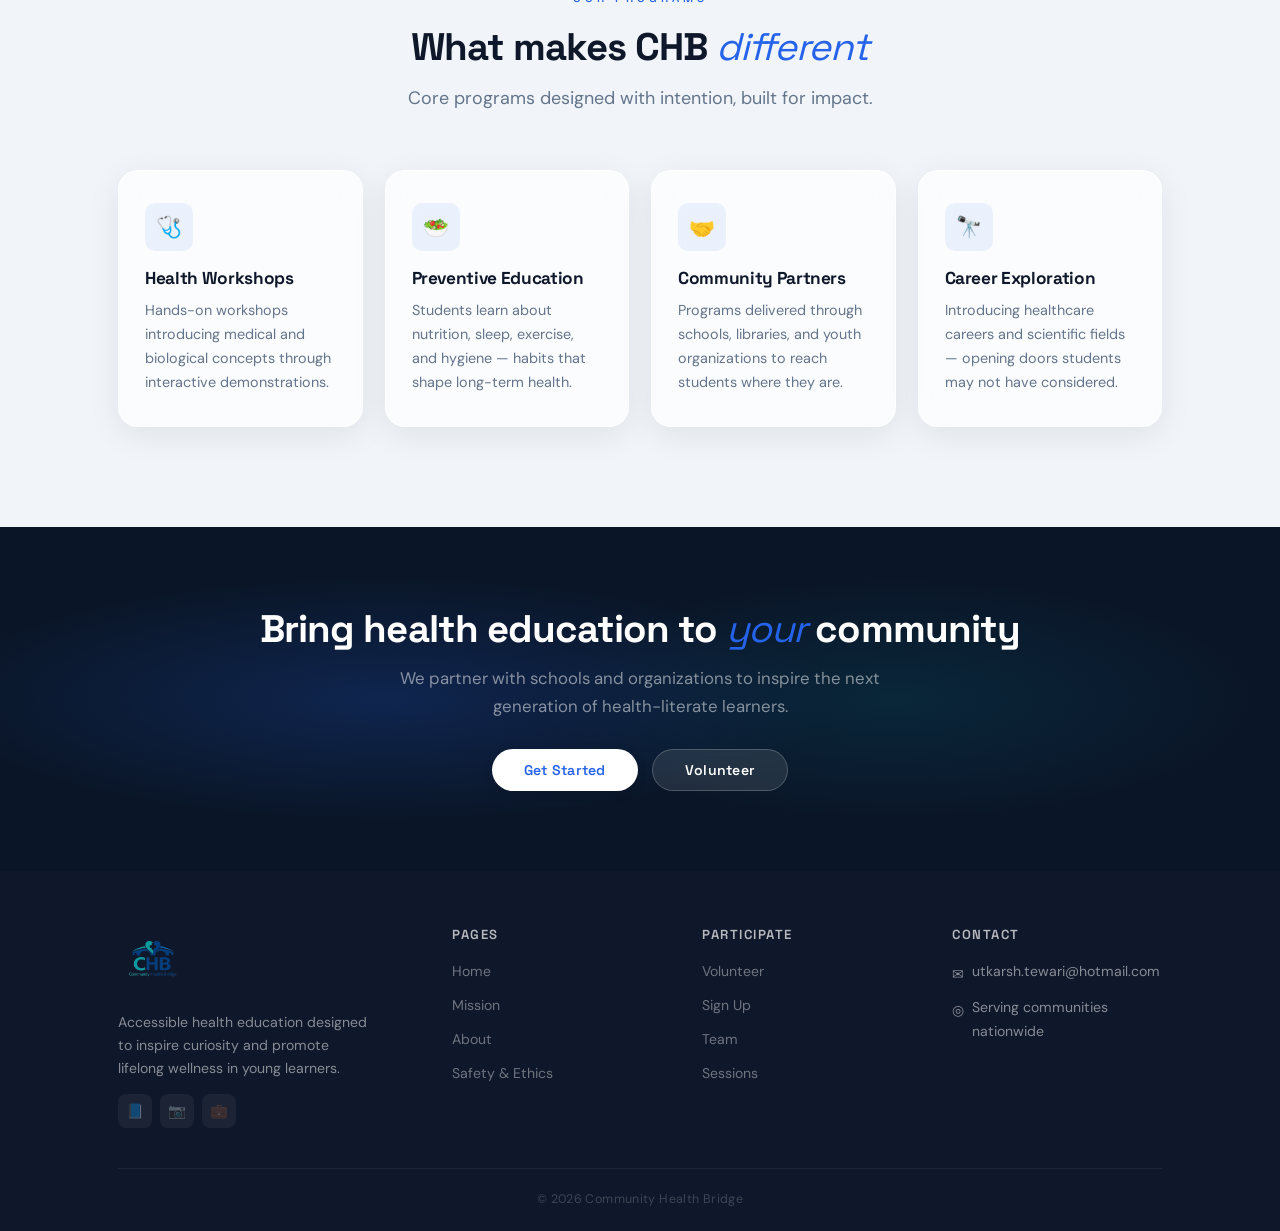
==== commit 1d38d77b: "V5 full curriculum" ====
--- a/index.html
+++ b/index.html
@@ -1,15 +1,20 @@
 <!DOCTYPE html>
 <html lang="en">
+
 <head>
   <meta charset="UTF-8">
   <meta name="viewport" content="width=device-width, initial-scale=1.0">
-  <meta name="description" content="Community Health Bridge provides accessible health education programs for students in grades 4–8, empowering young minds with knowledge for lifelong well-being.">
+  <meta name="description"
+    content="Community Health Bridge provides accessible health education programs for students in grades 4–8, empowering young minds with knowledge for lifelong well-being.">
   <title>Community Health Bridge — Health Education for Young Learners</title>
   <link rel="preconnect" href="https://fonts.googleapis.com">
   <link rel="preconnect" href="https://fonts.gstatic.com" crossorigin>
-  <link href="https://fonts.googleapis.com/css2?family=DM+Sans:ital,wght@0,400;0,500;0,600;1,400;1,500&family=Space+Grotesk:wght@400;500;600;700&display=swap" rel="stylesheet">
+  <link
+    href="https://fonts.googleapis.com/css2?family=DM+Sans:ital,wght@0,400;0,500;0,600;1,400;1,500&family=Space+Grotesk:wght@400;500;600;700&display=swap"
+    rel="stylesheet">
   <link rel="stylesheet" href="styles.css">
 </head>
+
 <body>
   <div id="navbar-placeholder"></div>
 
@@ -22,7 +27,8 @@
         </div>
         <h1>Health Education for the <em>Next Generation</em></h1>
         <p class="subtitle">
-          We bring engaging, age-appropriate health literacy programs to students in grades 4–8 — sparking curiosity and building healthy habits that last.
+          We bring engaging, age-appropriate health literacy programs to students in grades 4–8 — sparking curiosity and
+          building healthy habits that last.
         </p>
         <div class="btn-group">
           <a href="signup.html" class="btn btn--white">Request a Session</a>
@@ -42,8 +48,10 @@
         <div class="overview-text reveal-left">
           <span class="label">What We Do</span>
           <h2>Building <em>health literacy</em> through hands-on learning</h2>
-          <p>Community Health Bridge provides interactive educational sessions for grades 4–8 that introduce foundational health and biology concepts in engaging, accessible ways.</p>
-          <p class="light">Our programs combine demonstrations, discussions, and activities to create meaningful learning experiences that extend beyond the classroom.</p>
+          <p>Community Health Bridge provides interactive educational sessions for grades 4–8 that introduce
+            foundational health and biology concepts in engaging, accessible ways.</p>
+          <p class="light">Our programs combine demonstrations, discussions, and activities to create meaningful
+            learning experiences that extend beyond the classroom.</p>
           <div class="tag-row">
             <span class="tag">Health Literacy</span>
             <span class="tag">Preventive Wellness</span>
@@ -59,7 +67,7 @@
     </div>
   </section>
 
-  <!-- ======== HIGHLIGHTS ======== -->
+  <!-- ======== HIGHLIGHTS======== -->
   <section class="section section--tinted">
     <div class="container">
       <div class="section-header">
@@ -81,7 +89,8 @@
         <div class="feature-card glass-card reveal delay-3">
           <div class="card-icon"><span>🤝</span></div>
           <h3>Community Partners</h3>
-          <p>Programs delivered through schools, libraries, and youth organizations to reach students where they are.</p>
+          <p>Programs delivered through schools, libraries, and youth organizations to reach students where they are.
+          </p>
         </div>
         <div class="feature-card glass-card reveal delay-4">
           <div class="card-icon"><span>🔭</span></div>
@@ -109,4 +118,5 @@
   <script>loadComponents('home');</script>
   <script src="script.js"></script>
 </body>
-</html>
+
+</html>
--- a/styles.css
+++ b/styles.css
@@ -60,7 +60,13 @@
 }
 
 /* ---------- Reset ---------- */
-*, *::before, *::after { margin: 0; padding: 0; box-sizing: border-box; }
+*,
+*::before,
+*::after {
+  margin: 0;
+  padding: 0;
+  box-sizing: border-box;
+}
 
 html {
   scroll-behavior: smooth;
@@ -78,11 +84,35 @@
   overflow-x: hidden;
 }
 
-img { max-width: 100%; height: auto; display: block; }
-a { text-decoration: none; color: inherit; transition: color var(--t-fast); }
-ul, ol { list-style: none; }
-button { font-family: var(--font-body); cursor: pointer; border: none; }
-input, select, textarea { font-family: var(--font-body); font-size: 1rem; }
+img {
+  max-width: 100%;
+  height: auto;
+  display: block;
+}
+
+a {
+  text-decoration: none;
+  color: inherit;
+  transition: color var(--t-fast);
+}
+
+ul,
+ol {
+  list-style: none;
+}
+
+button {
+  font-family: var(--font-body);
+  cursor: pointer;
+  border: none;
+}
+
+input,
+select,
+textarea {
+  font-family: var(--font-body);
+  font-size: 1rem;
+}
 
 /* ---------- Layout ---------- */
 .container {
@@ -92,14 +122,25 @@
 }
 
 .sr-only {
-  position: absolute; width: 1px; height: 1px;
-  padding: 0; margin: -1px; overflow: hidden;
-  clip: rect(0,0,0,0); white-space: nowrap; border: 0;
+  position: absolute;
+  width: 1px;
+  height: 1px;
+  padding: 0;
+  margin: -1px;
+  overflow: hidden;
+  clip: rect(0, 0, 0, 0);
+  white-space: nowrap;
+  border: 0;
 }
 
 
 /* ---------- Typography System ---------- */
-h1, h2, h3, h4, h5, h6 {
+h1,
+h2,
+h3,
+h4,
+h5,
+h6 {
   font-family: var(--font-display);
   font-weight: 700;
   line-height: 1.15;
@@ -107,9 +148,19 @@
   letter-spacing: -0.02em;
 }
 
-h1 { font-size: clamp(2.6rem, 5.5vw, 3.8rem); letter-spacing: -0.035em; }
-h2 { font-size: clamp(1.7rem, 3.5vw, 2.4rem); letter-spacing: -0.025em; }
-h3 { font-size: clamp(1.1rem, 2vw, 1.35rem); }
+h1 {
+  font-size: clamp(2.6rem, 5.5vw, 3.8rem);
+  letter-spacing: -0.035em;
+}
+
+h2 {
+  font-size: clamp(1.7rem, 3.5vw, 2.4rem);
+  letter-spacing: -0.025em;
+}
+
+h3 {
+  font-size: clamp(1.1rem, 2vw, 1.35rem);
+}
 
 /* Emphasis system — not just bold */
 .label {
@@ -142,7 +193,8 @@
 }
 
 /* Italic emphasis */
-em, .em {
+em,
+.em {
   font-style: italic;
   font-weight: 400;
   color: var(--blue);
@@ -176,7 +228,9 @@
   margin-bottom: 56px;
 }
 
-.section-header h2 { margin-bottom: 14px; }
+.section-header h2 {
+  margin-bottom: 14px;
+}
 
 
 /* ---------- Buttons ---------- */
@@ -284,55 +338,85 @@
   transform: translateY(28px);
   transition: opacity 0.65s var(--ease), transform 0.65s var(--ease);
 }
+
 .reveal.visible {
   opacity: 1;
   transform: translateY(0);
 }
+
 .reveal-left {
   opacity: 0;
   transform: translateX(-32px);
   transition: opacity 0.65s var(--ease), transform 0.65s var(--ease);
 }
-.reveal-left.visible { opacity: 1; transform: translateX(0); }
+
+.reveal-left.visible {
+  opacity: 1;
+  transform: translateX(0);
+}
+
 .reveal-right {
   opacity: 0;
   transform: translateX(32px);
   transition: opacity 0.65s var(--ease), transform 0.65s var(--ease);
 }
-.reveal-right.visible { opacity: 1; transform: translateX(0); }
-
-.delay-1 { transition-delay: 0.08s; }
-.delay-2 { transition-delay: 0.16s; }
-.delay-3 { transition-delay: 0.24s; }
-.delay-4 { transition-delay: 0.32s; }
+
+.reveal-right.visible {
+  opacity: 1;
+  transform: translateX(0);
+}
+
+.delay-1 {
+  transition-delay: 0.08s;
+}
+
+.delay-2 {
+  transition-delay: 0.16s;
+}
+
+.delay-3 {
+  transition-delay: 0.24s;
+}
+
+.delay-4 {
+  transition-delay: 0.32s;
+}
 
 
 /* ============================================
    NAVBAR
    ============================================ */
-#navbar-placeholder { min-height: 0; }
+#navbar-placeholder {
+  min-height: 0;
+}
 
 .navbar {
   position: fixed;
-  top: 0; left: 0; right: 0;
+  top: 16px;
+  left: 50%;
+  transform: translateX(-50%);
   z-index: 1000;
-  padding: 16px 0;
-  transition: all var(--t-base);
-}
-
-.navbar.scrolled {
+  width: calc(100% - 48px);
+  max-width: 1100px;
   background: rgba(255, 255, 255, 0.82);
   backdrop-filter: blur(18px);
   -webkit-backdrop-filter: blur(18px);
-  border-bottom: 1px solid rgba(255, 255, 255, 0.6);
+  border: 1px solid rgba(255, 255, 255, 0.6);
+  border-radius: 100px;
   box-shadow: 0 1px 20px rgba(0, 0, 0, 0.04);
-  padding: 10px 0;
-}
+  padding: 0 8px;
+  height: 60px;
+  transition: all var(--t-base);
+}
+
 
 .navbar .container {
   display: flex;
   align-items: center;
   justify-content: space-between;
+  height: 100%;
+  max-width: 100%;
+  padding: 0 12px;
 }
 
 /* Logo */
@@ -343,7 +427,15 @@
   text-decoration: none;
 }
 
-.nav-logo:hover { opacity: 0.9; }
+.nav-logo:hover {
+  opacity: 0.9;
+}
+
+.logo-img {
+  height: 70px;
+  width: auto;
+  display: block;
+}
 
 .logo-mark {
   width: 34px;
@@ -377,7 +469,6 @@
   opacity: 0.55;
 }
 
-.navbar.scrolled .logo-text { color: var(--gray-900); }
 
 /* Nav links */
 .nav-menu {
@@ -391,24 +482,18 @@
   font-family: var(--font-display);
   font-size: 0.82rem;
   font-weight: 500;
-  color: rgba(255, 255, 255, 0.7);
-  border-radius: 8px;
+  color: var(--gray-600);
+  border-radius: 100px;
   transition: all var(--t-fast);
   letter-spacing: 0.01em;
 }
 
-.navbar.scrolled .nav-link { color: var(--gray-500); }
-
-.nav-link:hover, .nav-link.active {
-  color: var(--white);
-  background: rgba(255, 255, 255, 0.1);
-}
-
-.navbar.scrolled .nav-link:hover,
-.navbar.scrolled .nav-link.active {
+.nav-link:hover,
+.nav-link.active {
   color: var(--blue);
-  background: rgba(37, 99, 235, 0.06);
-}
+  background: rgba(37, 99, 235, 0.08);
+}
+
 
 .nav-cta {
   margin-left: 14px;
@@ -417,21 +502,15 @@
   font-size: 0.82rem;
   font-weight: 600;
   color: var(--white);
-  background: rgba(255, 255, 255, 0.12);
-  border: 1px solid rgba(255, 255, 255, 0.2);
+  background: var(--blue);
+  border: 1px solid transparent;
   border-radius: var(--r-pill);
-  backdrop-filter: blur(8px);
   transition: all var(--t-base);
   cursor: pointer;
   letter-spacing: 0.01em;
-}
-
-.navbar.scrolled .nav-cta {
-  background: var(--blue);
-  color: var(--white);
-  border-color: transparent;
-  box-shadow: 0 2px 10px rgba(37, 99, 235, 0.2);
-}
+  box-shadow: 0 2px 10px rgba(37, 99, 235, 0.25);
+}
+
 
 .nav-cta:hover {
   background: rgba(255, 255, 255, 0.22);
@@ -460,20 +539,34 @@
   transition: all var(--t-base);
 }
 
-.navbar.scrolled .nav-hamburger span { background: var(--gray-700); }
-
-.nav-hamburger.open span:nth-child(1) { transform: rotate(45deg) translate(5px, 5px); }
-.nav-hamburger.open span:nth-child(2) { opacity: 0; }
-.nav-hamburger.open span:nth-child(3) { transform: rotate(-45deg) translate(5px, -5px); }
+.navbar.scrolled .nav-hamburger span {
+  background: var(--gray-700);
+}
+
+.nav-hamburger.open span:nth-child(1) {
+  transform: rotate(45deg) translate(5px, 5px);
+}
+
+.nav-hamburger.open span:nth-child(2) {
+  opacity: 0;
+}
+
+.nav-hamburger.open span:nth-child(3) {
+  transform: rotate(-45deg) translate(5px, -5px);
+}
 
 .nav-overlay {
   display: none;
-  position: fixed; inset: 0;
+  position: fixed;
+  inset: 0;
   background: rgba(0, 0, 0, 0.3);
   backdrop-filter: blur(4px);
   z-index: 999;
 }
-.nav-overlay.show { display: block; }
+
+.nav-overlay.show {
+  display: block;
+}
 
 
 /* ============================================
@@ -538,7 +631,9 @@
   padding-top: 80px;
 }
 
-.hero-content { max-width: 520px; }
+.hero-content {
+  max-width: 520px;
+}
 
 .hero-eyebrow {
   display: inline-flex;
@@ -559,18 +654,28 @@
 }
 
 .hero-eyebrow .dot {
-  width: 6px; height: 6px;
+  width: 6px;
+  height: 6px;
   background: var(--teal-muted);
   border-radius: 50%;
   animation: dot-pulse 2.5s ease infinite;
 }
 
 @keyframes dot-pulse {
-  0%, 100% { opacity: 1; }
-  50% { opacity: 0.3; }
-}
-
-.hero-content h1 { max-width: none; }
+
+  0%,
+  100% {
+    opacity: 1;
+  }
+
+  50% {
+    opacity: 0.3;
+  }
+}
+
+.hero-content h1 {
+  max-width: none;
+}
 
 .hero-content .subtitle {
   color: rgba(255, 255, 255, 0.5);
@@ -594,8 +699,10 @@
 .hero-visual::before {
   content: '';
   position: absolute;
-  width: 160px; height: 160px;
-  top: -20px; right: -10px;
+  width: 160px;
+  height: 160px;
+  top: -20px;
+  right: -10px;
   background: rgba(6, 182, 212, 0.08);
   border: 1px solid rgba(6, 182, 212, 0.12);
   border-radius: 50%;
@@ -605,8 +712,10 @@
 .hero-visual::after {
   content: '';
   position: absolute;
-  width: 100px; height: 100px;
-  bottom: -10px; left: 10px;
+  width: 100px;
+  height: 100px;
+  bottom: -10px;
+  left: 10px;
   background: rgba(37, 99, 235, 0.1);
   border: 1px solid rgba(37, 99, 235, 0.12);
   border-radius: 50%;
@@ -633,10 +742,14 @@
   align-items: start;
 }
 
-.split--center { align-items: center; }
+.split--center {
+  align-items: center;
+}
 
 /* ---------- Overview (homepage) ---------- */
-.overview-text h2 { margin-bottom: 16px; }
+.overview-text h2 {
+  margin-bottom: 16px;
+}
 
 .overview-text p {
   color: var(--gray-500);
@@ -667,7 +780,8 @@
 
 .tag::before {
   content: '';
-  width: 5px; height: 5px;
+  width: 5px;
+  height: 5px;
   background: var(--blue);
   border-radius: 50%;
   opacity: 0.6;
@@ -681,9 +795,14 @@
   border: 1px solid var(--gray-100);
 }
 
-.overview-graphic .icon-lg { font-size: 3.2rem; margin-bottom: 14px; }
-
-.overview-graphic h3 { margin-bottom: 6px; }
+.overview-graphic .icon-lg {
+  font-size: 3.2rem;
+  margin-bottom: 14px;
+}
+
+.overview-graphic h3 {
+  margin-bottom: 6px;
+}
 
 .overview-graphic p {
   color: var(--gray-500);
@@ -697,9 +816,17 @@
   gap: 22px;
 }
 
-.card-grid--4 { grid-template-columns: repeat(4, 1fr); }
-.card-grid--3 { grid-template-columns: repeat(3, 1fr); }
-.card-grid--2 { grid-template-columns: repeat(2, 1fr); }
+.card-grid--4 {
+  grid-template-columns: repeat(4, 1fr);
+}
+
+.card-grid--3 {
+  grid-template-columns: repeat(3, 1fr);
+}
+
+.card-grid--2 {
+  grid-template-columns: repeat(2, 1fr);
+}
 
 /* Program / Highlight Card */
 .feature-card {
@@ -709,7 +836,8 @@
 }
 
 .feature-card .card-icon {
-  width: 48px; height: 48px;
+  width: 48px;
+  height: 48px;
   border-radius: var(--r-sm);
   background: rgba(37, 99, 235, 0.07);
   display: flex;
@@ -725,9 +853,14 @@
   transform: scale(1.08);
 }
 
-.feature-card:hover .card-icon span { filter: brightness(10); }
-
-.feature-card h3 { font-size: 1.08rem; margin-bottom: 10px; }
+.feature-card:hover .card-icon span {
+  filter: brightness(10);
+}
+
+.feature-card h3 {
+  font-size: 1.08rem;
+  margin-bottom: 10px;
+}
 
 .feature-card p {
   color: var(--gray-500);
@@ -756,7 +889,9 @@
 .feature-card::after {
   content: '';
   position: absolute;
-  top: 0; left: 0; right: 0;
+  top: 0;
+  left: 0;
+  right: 0;
   height: 2px;
   background: linear-gradient(90deg, var(--blue), var(--teal));
   transform: scaleX(0);
@@ -764,7 +899,9 @@
   transition: transform var(--t-base);
 }
 
-.feature-card:hover::after { transform: scaleX(1); }
+.feature-card:hover::after {
+  transform: scaleX(1);
+}
 
 
 /* ---------- Why-item / Info-item ---------- */
@@ -791,7 +928,9 @@
 }
 
 .info-icon {
-  width: 42px; height: 42px; min-width: 42px;
+  width: 42px;
+  height: 42px;
+  min-width: 42px;
   border-radius: var(--r-sm);
   background: rgba(37, 99, 235, 0.06);
   display: flex;
@@ -817,13 +956,18 @@
 .mission-quote {
   padding: 36px;
   border-left: 3px solid var(--blue);
-  background: linear-gradient(135deg, rgba(37,99,235,0.03), transparent);
+  background: linear-gradient(135deg, rgba(37, 99, 235, 0.03), transparent);
   border-radius: 2px var(--r-lg) var(--r-lg) 2px;
 }
 
-.mission-quote .lead { margin-bottom: 14px; }
-
-.mission-quote p { color: var(--gray-500); font-size: 0.98rem; }
+.mission-quote .lead {
+  margin-bottom: 14px;
+}
+
+.mission-quote p {
+  color: var(--gray-500);
+  font-size: 0.98rem;
+}
 
 .vision-card {
   margin-top: 28px;
@@ -839,11 +983,18 @@
   margin-bottom: 10px;
 }
 
-.vision-card p { color: var(--gray-500); font-size: 0.95rem; }
+.vision-card p {
+  color: var(--gray-500);
+  font-size: 0.95rem;
+}
 
 
 /* ---------- Volunteer ---------- */
-.role-list { display: flex; flex-direction: column; gap: 12px; }
+.role-list {
+  display: flex;
+  flex-direction: column;
+  gap: 12px;
+}
 
 .role-card {
   display: flex;
@@ -862,7 +1013,9 @@
 }
 
 .role-icon {
-  width: 40px; height: 40px; min-width: 40px;
+  width: 40px;
+  height: 40px;
+  min-width: 40px;
   border-radius: var(--r-sm);
   background: rgba(37, 99, 235, 0.06);
   display: flex;
@@ -871,30 +1024,51 @@
   font-size: 1.05rem;
 }
 
-.role-card h4 { font-family: var(--font-display); font-size: 0.92rem; font-weight: 600; }
-.role-card p { font-size: 0.82rem; color: var(--gray-500); margin-top: 2px; }
+.role-card h4 {
+  font-family: var(--font-display);
+  font-size: 0.92rem;
+  font-weight: 600;
+}
+
+.role-card p {
+  font-size: 0.82rem;
+  color: var(--gray-500);
+  margin-top: 2px;
+}
 
 .check-list {
-  display: flex; flex-direction: column;
+  display: flex;
+  flex-direction: column;
   gap: 10px;
 }
 
 .check-list li {
-  display: flex; align-items: center; gap: 10px;
-  font-size: 0.92rem; color: var(--gray-600);
+  display: flex;
+  align-items: center;
+  gap: 10px;
+  font-size: 0.92rem;
+  color: var(--gray-600);
 }
 
 .check-list li::before {
   content: '✓';
-  width: 22px; height: 22px; min-width: 22px;
+  width: 22px;
+  height: 22px;
+  min-width: 22px;
   background: rgba(37, 99, 235, 0.07);
   color: var(--blue);
   border-radius: 50%;
-  display: flex; align-items: center; justify-content: center;
-  font-size: 0.65rem; font-weight: 700;
-}
-
-.vol-section { margin-bottom: 28px; }
+  display: flex;
+  align-items: center;
+  justify-content: center;
+  font-size: 0.65rem;
+  font-weight: 700;
+}
+
+.vol-section {
+  margin-bottom: 28px;
+}
+
 .vol-section h4 {
   font-family: var(--font-display);
   font-size: 0.88rem;
@@ -907,7 +1081,15 @@
 
 
 /* ---------- Sign Up / Form ---------- */
-.signup-info h3 { margin-bottom: 14px; font-size: 1.25rem; }
+.split--signup {
+  grid-template-columns: 1fr 1.1fr;
+}
+
+
+.signup-info h3 {
+  margin-bottom: 14px;
+  font-size: 1.25rem;
+}
 
 .signup-info p {
   color: var(--gray-500);
@@ -916,22 +1098,42 @@
   line-height: 1.7;
 }
 
-.benefit-list { display: flex; flex-direction: column; gap: 18px; }
+.benefit-list {
+  display: flex;
+  flex-direction: column;
+  gap: 18px;
+}
 
 .benefit {
-  display: flex; align-items: flex-start; gap: 14px;
+  display: flex;
+  align-items: flex-start;
+  gap: 14px;
 }
 
 .benefit-icon {
-  width: 40px; height: 40px; min-width: 40px;
+  width: 40px;
+  height: 40px;
+  min-width: 40px;
   border-radius: var(--r-sm);
   background: rgba(37, 99, 235, 0.06);
-  display: flex; align-items: center; justify-content: center;
+  display: flex;
+  align-items: center;
+  justify-content: center;
   font-size: 1rem;
 }
 
-.benefit h4 { font-family: var(--font-display); font-size: 0.92rem; font-weight: 600; margin-bottom: 2px; }
-.benefit p { font-size: 0.86rem; color: var(--gray-500); margin-bottom: 0; }
+.benefit h4 {
+  font-family: var(--font-display);
+  font-size: 0.92rem;
+  font-weight: 600;
+  margin-bottom: 2px;
+}
+
+.benefit p {
+  font-size: 0.86rem;
+  color: var(--gray-500);
+  margin-bottom: 0;
+}
 
 .form-card {
   padding: 36px;
@@ -941,7 +1143,9 @@
   box-shadow: var(--glass-shadow);
 }
 
-.form-group { margin-bottom: 18px; }
+.form-group {
+  margin-bottom: 18px;
+}
 
 .form-group label {
   display: block;
@@ -953,8 +1157,16 @@
   letter-spacing: 0.02em;
 }
 
-.form-group label .req { color: #ef4444; margin-left: 2px; }
-.form-group label .opt { color: var(--gray-400); font-weight: 400; font-size: 0.78rem; }
+.form-group label .req {
+  color: #ef4444;
+  margin-left: 2px;
+}
+
+.form-group label .opt {
+  color: var(--gray-400);
+  font-weight: 400;
+  font-size: 0.78rem;
+}
 
 .form-group input,
 .form-group select,
@@ -977,7 +1189,10 @@
   background: var(--white);
 }
 
-.form-group textarea { resize: vertical; min-height: 90px; }
+.form-group textarea {
+  resize: vertical;
+  min-height: 90px;
+}
 
 .form-row {
   display: grid;
@@ -999,19 +1214,31 @@
   padding: 40px 20px;
 }
 
-.form-success.show { display: block; }
+.form-success.show {
+  display: block;
+}
 
 .form-success-icon {
-  width: 56px; height: 56px;
+  width: 56px;
+  height: 56px;
   margin: 0 auto 14px;
   background: rgba(37, 99, 235, 0.07);
   border-radius: 50%;
-  display: flex; align-items: center; justify-content: center;
+  display: flex;
+  align-items: center;
+  justify-content: center;
   font-size: 1.5rem;
 }
 
-.form-success h3 { font-size: 1.2rem; margin-bottom: 6px; }
-.form-success p { color: var(--gray-500); font-size: 0.92rem; }
+.form-success h3 {
+  font-size: 1.2rem;
+  margin-bottom: 6px;
+}
+
+.form-success p {
+  color: var(--gray-500);
+  font-size: 0.92rem;
+}
 
 
 /* ---------- Team ---------- */
@@ -1027,9 +1254,10 @@
 }
 
 .team-avatar {
-  width: 80px; height: 80px;
+  width: 80px;
+  height: 80px;
   border-radius: 50%;
-  background: linear-gradient(135deg, rgba(37,99,235,0.08), rgba(6,182,212,0.08));
+  background: linear-gradient(135deg, rgba(37, 99, 235, 0.08), rgba(6, 182, 212, 0.08));
   border: 2px solid var(--glass-border-light);
   display: flex;
   align-items: center;
@@ -1042,11 +1270,12 @@
 .team-card:hover .team-avatar {
   transform: scale(1.08);
   border-color: var(--blue);
-  background: linear-gradient(135deg, rgba(37,99,235,0.14), rgba(6,182,212,0.14));
+  background: linear-gradient(135deg, rgba(37, 99, 235, 0.14), rgba(6, 182, 212, 0.14));
 }
 
 .team-photo {
-  width: 110px; height: 110px;
+  width: 110px;
+  height: 110px;
   border-radius: 50%;
   object-fit: cover;
   margin: 0 auto 18px;
@@ -1060,7 +1289,10 @@
   transform: scale(1.05);
 }
 
-.team-card h3 { font-size: 1.05rem; margin-bottom: 4px; }
+.team-card h3 {
+  font-size: 1.05rem;
+  margin-bottom: 4px;
+}
 
 .team-role {
   font-family: var(--font-display);
@@ -1088,7 +1320,9 @@
 .session-card::before {
   content: '';
   position: absolute;
-  top: 0; left: 0; right: 0;
+  top: 0;
+  left: 0;
+  right: 0;
   height: 2px;
   background: linear-gradient(90deg, var(--blue), var(--teal));
 }
@@ -1108,16 +1342,22 @@
   letter-spacing: 0.02em;
 }
 
-.session-card h3 { font-size: 1.06rem; margin-bottom: 6px; }
+.session-card h3 {
+  font-size: 1.06rem;
+  margin-bottom: 6px;
+}
 
 .session-location {
-  display: flex; align-items: center; gap: 6px;
-  font-size: 0.84rem; color: var(--gray-400);
+  display: flex;
+  align-items: center;
+  gap: 6px;
+  font-size: 0.84rem;
+  color: var(--gray-400);
   margin-bottom: 12px;
   font-style: italic;
 }
 
-.session-card > p {
+.session-card>p {
   color: var(--gray-500);
   font-size: 0.9rem;
   line-height: 1.65;
@@ -1135,33 +1375,45 @@
 
 .cta-banner::before {
   content: '';
-  position: absolute; inset: 0;
+  position: absolute;
+  inset: 0;
   background:
-    radial-gradient(ellipse 50% 50% at 30% 50%, rgba(37,99,235,0.2) 0%, transparent 70%),
-    radial-gradient(ellipse 40% 50% at 70% 50%, rgba(6,182,212,0.1) 0%, transparent 70%);
-}
-
-.cta-banner .container { position: relative; z-index: 2; }
-.cta-banner h2 { color: var(--white); margin-bottom: 12px; }
+    radial-gradient(ellipse 50% 50% at 30% 50%, rgba(37, 99, 235, 0.2) 0%, transparent 70%),
+    radial-gradient(ellipse 40% 50% at 70% 50%, rgba(6, 182, 212, 0.1) 0%, transparent 70%);
+}
+
+.cta-banner .container {
+  position: relative;
+  z-index: 2;
+}
+
+.cta-banner h2 {
+  color: var(--white);
+  margin-bottom: 12px;
+}
 
 .cta-banner p {
-  color: rgba(255,255,255,0.5);
+  color: rgba(255, 255, 255, 0.5);
   font-size: 1.05rem;
   max-width: 480px;
   margin: 0 auto 28px;
 }
 
-.cta-banner .btn-group { justify-content: center; }
+.cta-banner .btn-group {
+  justify-content: center;
+}
 
 
 /* ============================================
    FOOTER
    ============================================ */
-#footer-placeholder { min-height: 0; }
+#footer-placeholder {
+  min-height: 0;
+}
 
 .footer {
   background: var(--gray-900);
-  color: rgba(255,255,255,0.5);
+  color: rgba(255, 255, 255, 0.5);
   padding: 56px 0 0;
 }
 
@@ -1170,11 +1422,16 @@
   grid-template-columns: 1.4fr 1fr 1fr 1fr;
   gap: 40px;
   padding-bottom: 40px;
-  border-bottom: 1px solid rgba(255,255,255,0.06);
-}
-
-.footer-brand .nav-logo { margin-bottom: 14px; }
-.footer-brand .logo-text { color: var(--white); }
+  border-bottom: 1px solid rgba(255, 255, 255, 0.06);
+}
+
+.footer-brand .nav-logo {
+  margin-bottom: 14px;
+}
+
+.footer-brand .logo-text {
+  color: var(--white);
+}
 
 .footer-brand p {
   font-size: 0.88rem;
@@ -1189,12 +1446,15 @@
 }
 
 .footer-social a {
-  width: 34px; height: 34px;
-  display: flex; align-items: center; justify-content: center;
-  background: rgba(255,255,255,0.05);
+  width: 34px;
+  height: 34px;
+  display: flex;
+  align-items: center;
+  justify-content: center;
+  background: rgba(255, 255, 255, 0.05);
   border-radius: 8px;
   font-size: 0.9rem;
-  color: rgba(255,255,255,0.35);
+  color: rgba(255, 255, 255, 0.35);
   transition: all var(--t-base);
 }
 
@@ -1215,11 +1475,15 @@
   opacity: 0.7;
 }
 
-.footer-links { display: flex; flex-direction: column; gap: 10px; }
+.footer-links {
+  display: flex;
+  flex-direction: column;
+  gap: 10px;
+}
 
 .footer-links a {
   font-size: 0.88rem;
-  color: rgba(255,255,255,0.4);
+  color: rgba(255, 255, 255, 0.4);
   transition: all var(--t-fast);
 }
 
@@ -1228,20 +1492,29 @@
   padding-left: 3px;
 }
 
-.footer-contact { display: flex; flex-direction: column; gap: 10px; }
+.footer-contact {
+  display: flex;
+  flex-direction: column;
+  gap: 10px;
+}
 
 .footer-contact-item {
-  display: flex; align-items: flex-start; gap: 8px;
+  display: flex;
+  align-items: flex-start;
+  gap: 8px;
   font-size: 0.88rem;
 }
 
-.footer-contact-item span:first-child { font-size: 0.9rem; margin-top: 2px; }
+.footer-contact-item span:first-child {
+  font-size: 0.9rem;
+  margin-top: 2px;
+}
 
 .footer-bottom {
   padding: 20px 0;
   text-align: center;
   font-size: 0.78rem;
-  color: rgba(255,255,255,0.2);
+  color: rgba(255, 255, 255, 0.2);
   letter-spacing: 0.03em;
 }
 
@@ -1250,32 +1523,52 @@
    RESPONSIVE
    ============================================ */
 @media (max-width: 1024px) {
-  .card-grid--4 { grid-template-columns: repeat(2, 1fr); }
-  .card-grid--3 { grid-template-columns: repeat(2, 1fr); }
-  .team-grid { grid-template-columns: repeat(2, 1fr); }
-  .footer-grid { grid-template-columns: 1fr 1fr; gap: 32px; }
+  .card-grid--4 {
+    grid-template-columns: repeat(2, 1fr);
+  }
+
+  .card-grid--3 {
+    grid-template-columns: repeat(2, 1fr);
+  }
+
+  .team-grid {
+    grid-template-columns: repeat(2, 1fr);
+  }
+
+  .footer-grid {
+    grid-template-columns: 1fr 1fr;
+    gap: 32px;
+  }
 }
 
 @media (max-width: 768px) {
-  :root { --section-py: 68px; }
-
-  .nav-hamburger { display: flex; }
+  :root {
+    --section-py: 68px;
+  }
+
+  .nav-hamburger {
+    display: flex;
+  }
 
   .nav-menu {
     position: fixed;
-    top: 0; right: -100%;
-    width: 280px; height: 100vh;
+    top: 0;
+    right: -100%;
+    width: 280px;
+    height: 100vh;
     background: var(--white);
     flex-direction: column;
     align-items: flex-start;
     padding: 80px 24px 24px;
     gap: 2px;
-    box-shadow: -5px 0 30px rgba(0,0,0,0.08);
+    box-shadow: -5px 0 30px rgba(0, 0, 0, 0.08);
     transition: right var(--t-base);
     z-index: 1001;
   }
 
-  .nav-menu.open { right: 0; }
+  .nav-menu.open {
+    right: 0;
+  }
 
   .nav-link {
     color: var(--gray-600);
@@ -1283,15 +1576,19 @@
     padding: 12px 14px;
   }
 
-  .nav-link:hover, .nav-link.active {
+  .nav-link:hover,
+  .nav-link.active {
     color: var(--blue);
-    background: rgba(37,99,235,0.06);
+    background: rgba(37, 99, 235, 0.06);
   }
 
   .nav-cta {
-    margin-left: 0; margin-top: 10px;
-    width: 100%; text-align: center;
-    background: var(--blue); color: var(--white);
+    margin-left: 0;
+    margin-top: 10px;
+    width: 100%;
+    text-align: center;
+    background: var(--blue);
+    color: var(--white);
     border-color: transparent;
   }
 
@@ -1301,19 +1598,82 @@
     text-align: center;
   }
 
-  .hero-content .subtitle { margin-left: auto; margin-right: auto; }
-  .hero-content .btn-group { justify-content: center; }
-
-  .page-hero { padding: 130px 0 64px; }
-
-  .split { grid-template-columns: 1fr; gap: 36px; }
-  .card-grid--4, .card-grid--3, .card-grid--2 { grid-template-columns: 1fr; }
-  .team-grid { grid-template-columns: 1fr; max-width: 340px; margin: 0 auto; }
-  .form-row { grid-template-columns: 1fr; }
-  .footer-grid { grid-template-columns: 1fr; gap: 28px; }
+  .hero-content .subtitle {
+    margin-left: auto;
+    margin-right: auto;
+  }
+
+  .hero-content .btn-group {
+    justify-content: center;
+  }
+
+  .page-hero {
+    padding: 130px 0 64px;
+  }
+
+  .split {
+    grid-template-columns: 1fr !important;
+    gap: 36px;
+  }
+
+  .card-grid--4,
+  .card-grid--3,
+  .card-grid--2 {
+    grid-template-columns: 1fr;
+  }
+
+  .team-grid {
+    grid-template-columns: 1fr;
+    max-width: 340px;
+    margin: 0 auto;
+  }
+
+  .form-row {
+    grid-template-columns: 1fr;
+  }
+
+  .form-card {
+    padding: 24px 20px;
+    border-radius: var(--r-lg);
+  }
+
+  .form-group input,
+  .form-group select,
+  .form-group textarea {
+    font-size: 16px; /* prevents iOS auto-zoom */
+    padding: 12px 14px;
+  }
+
+  .form-submit {
+    padding: 14px;
+    font-size: 1rem;
+  }
+
+  .footer-grid {
+    grid-template-columns: 1fr;
+    gap: 28px;
+  }
 }
 
 @media (max-width: 480px) {
-  .btn { width: 100%; }
-  .btn-group { flex-direction: column; }
-}
+  .btn {
+    width: 100%;
+  }
+
+  .btn-group {
+    flex-direction: column;
+  }
+
+  .container {
+    padding: 0 16px;
+  }
+
+  .form-card {
+    padding: 18px 16px;
+  }
+
+  .signup-info h3,
+  .form-card > h3 {
+    font-size: 1.1rem;
+  }
+}
